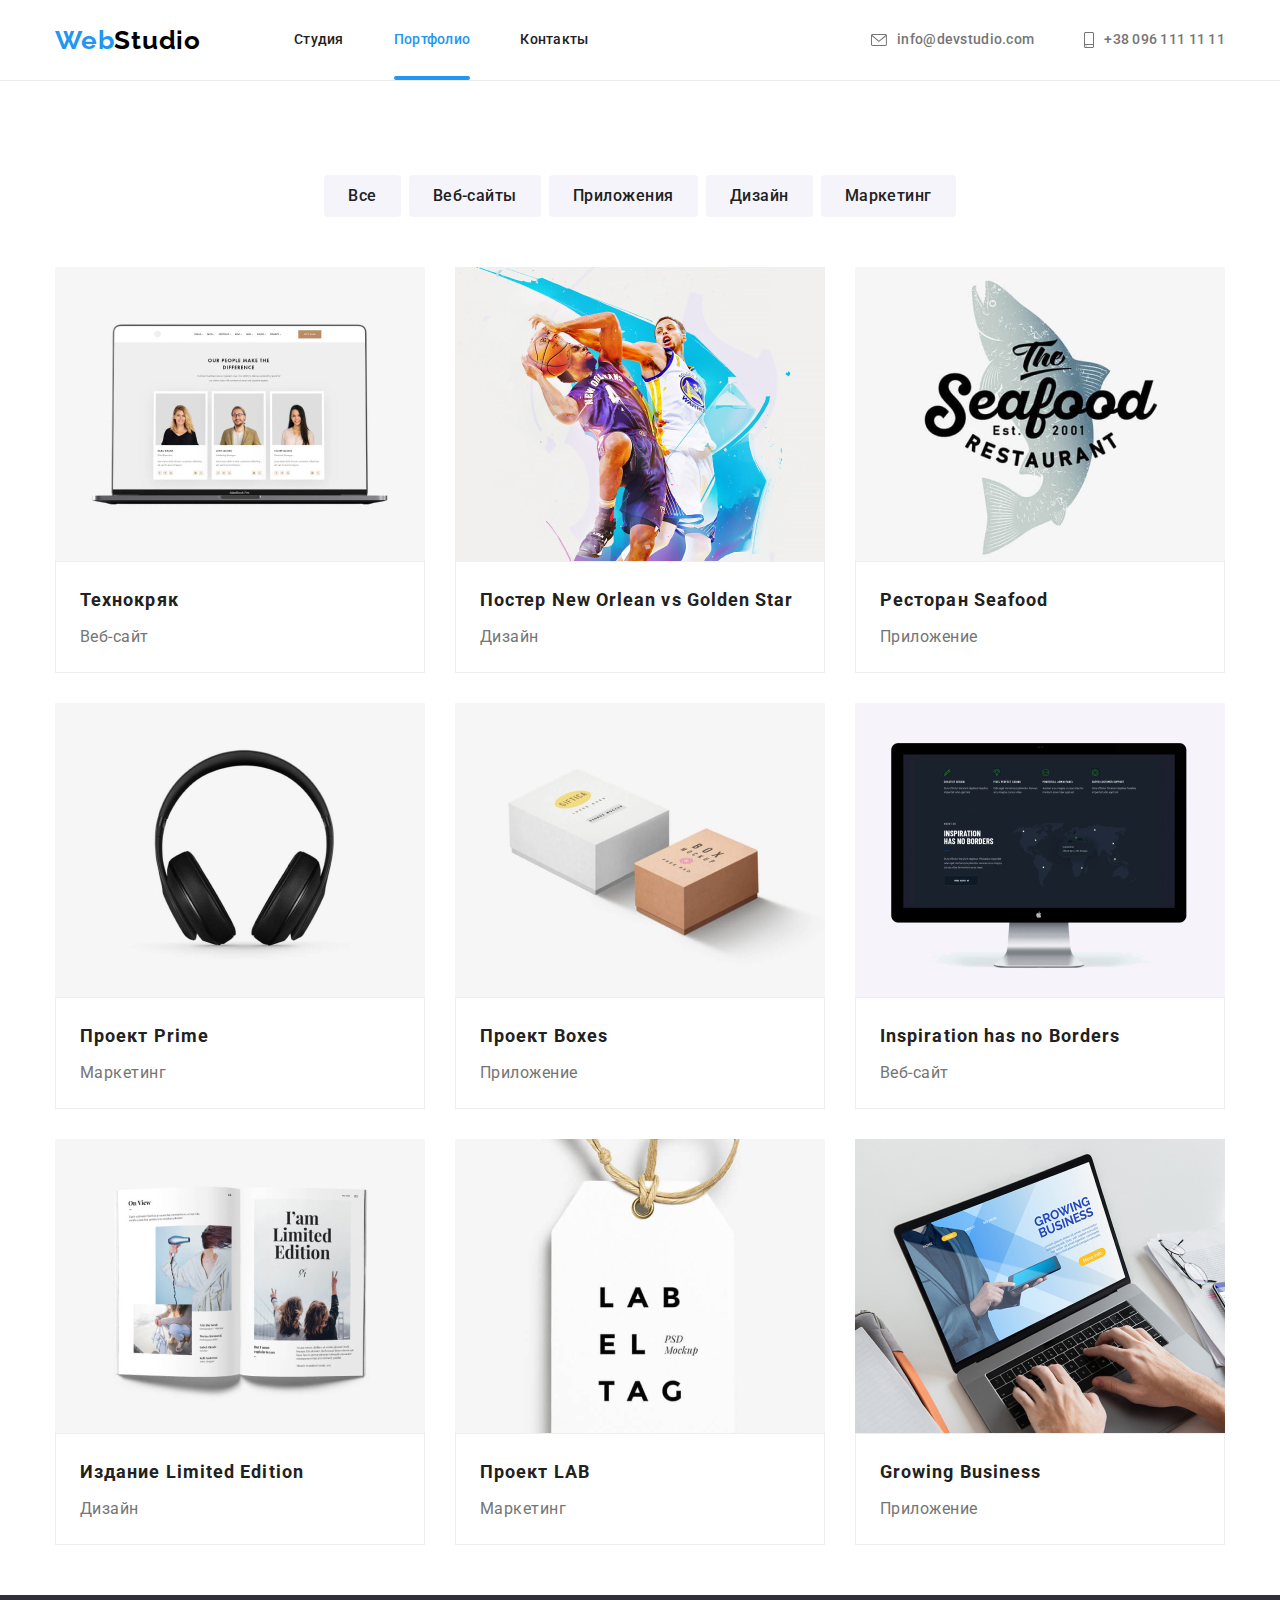
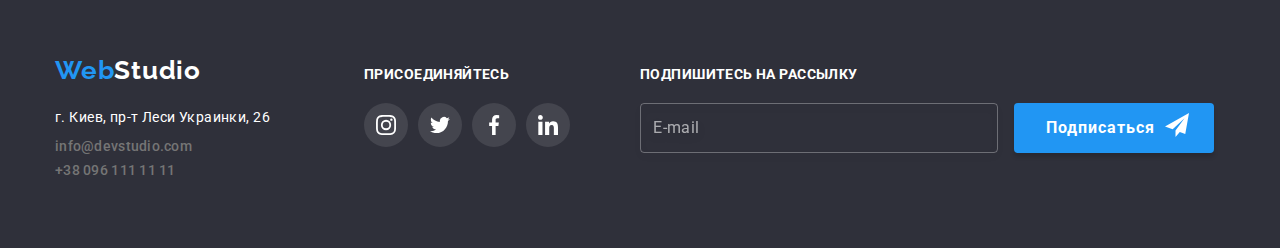
==== index2.html @ e30029d6 "initial-commit" ====
<!DOCTYPE html>
<html lang="ru">
  <head>
    <meta charset="UTF-8" />
    <meta name="viewport" content="width=device-width, initial-scale=1.0" />
    <title>Document</title>
    <link
      href="https://fonts.googleapis.com/css2?family=Raleway:wght@700&family=Roboto:wght@400;500;700;900&display=fallback"
      rel="stylesheet"
    />
    <link
      rel="stylesheet"
      href="https://cdnjs.cloudflare.com/ajax/libs/modern-normalize/0.7.0/modern-normalize.min.css"
    />
    <link rel="stylesheet" href="./css/styles.css" />
  </head>
  <body>
    <!--_______________ Шапка_______________ -->
    <!-- <li><a class="link current" href="">Портфолио</a></li> -->
    <header class="page-header">
      <div class="container header">
        <nav class="header-nav">
          <a class="logo" href="./index.html"><span>Web</span>Studio</a>
          <ul class="header-list">
            <li><a class="link" href="./index.html">Студия</a></li>
            <li><a class="link current" href="./index2.html">Портфолио</a></li>
            <li><a class="link" href="">Контакты</a></li>
          </ul>
        </nav>
        <address class="header-address">
          <a class="contacts" href="mailto:info@devstudio.com">
            <svg width="16" height="12">
              <use href="./images/symbol-defs.svg#icon-envelope"></use>
            </svg>
            info@devstudio.com</a
          >
          <a class="contacts" href="call:+380961111111"
            ><svg width="10" height="16">
              <use href="./images/symbol-defs.svg#icon-smartphone"></use></svg
            >+38 096 111 11 11</a
          >
        </address>
      </div>
    </header>
    <main>
      <!-- Портфолио -->
      <section class="portfolio">
        <h1 class="visually-hidden">Портфолио</h1>
        <!--_______________________________ Кнопки________________________ -->
        <div class="container">
          <div class="gray-button-container">
            <ul class="button-list">
              <li><button class="gray-button" type="button">Все</button></li>
              <li>
                <button class="gray-button" type="button">Веб-сайты</button>
              </li>
              <li>
                <button class="gray-button" type="button">Приложения</button>
              </li>
              <li><button class="gray-button" type="button">Дизайн</button></li>
              <li>
                <button class="gray-button" type="button">Маркетинг</button>
              </li>
            </ul>
          </div>
          <!--____________________________ Примеры работ_____________________ -->
          <div>
            <ul class="portfolio-list">
              <li>
                <a class="portfolio-link" href="#">
                  <div class="portfolio-thumb">
                    <div class="portfolio-overlay">
                      <img
                        src="./images/example_1.jpg"
                        alt="Страница веб-сайта"
                      />
                      <p class="legend">
                        Технокряк это современная площадка распространения
                        коронавируса. Компании используют эту платформу для
                        цифрового шпионажа и атак на защищённые сервера
                        конкурентов.
                      </p>
                    </div>
                  </div>
                  <div class="portfolio-describtion">
                    <h2>Технокряк</h2>
                    <p class="portfolio-title">Веб-сайт</p>
                  </div>
                </a>
              </li>
              <li>
                <a class="portfolio-link" href="#">
                  <div class="portfolio-thumb">
                    <img src="./images/example_2.jpg" alt="Постер-обложка" />
                    <p class="legend">
                      Технокряк это современная площадка распространения
                      коронавируса. Компании используют эту платформу для
                      цифрового шпионажа и атак на защищённые сервера
                      конкурентов.
                    </p>
                  </div>

                  <div class="portfolio-describtion">
                    <h2>Постер New Orlean vs Golden Star</h2>
                    <p class="portfolio-title">Дизайн</p>
                  </div>
                </a>
              </li>
              <li>
                <a class="portfolio-link" href="">
                  <div class="portfolio-thumb">
                    <img src="./images/example_3.jpg" alt="Логотип ресторана" />
                    <p class="legend">
                      Технокряк это современная площадка распространения
                      коронавируса. Компании используют эту платформу для
                      цифрового шпионажа и атак на защищённые сервера
                      конкурентов.
                    </p>
                  </div>

                  <div class="portfolio-describtion">
                    <h2>Ресторан Seafood</h2>
                    <p class="portfolio-title">Приложение</p>
                  </div>
                </a>
              </li>
              <li>
                <a class="portfolio-link" href="#">
                  <div class="portfolio-thumb">
                    <img src="./images/example_4.jpg" alt="Наушники" />
                    <p class="legend">
                      Технокряк это современная площадка распространения
                      коронавируса. Компании используют эту платформу для
                      цифрового шпионажа и атак на защищённые сервера
                      конкурентов.
                    </p>
                  </div>
                  <div class="portfolio-describtion">
                    <h2>Проект Prime</h2>
                    <p class="portfolio-title">Маркетинг</p>
                  </div>
                </a>
              </li>
              <li>
                <a class="portfolio-link" href="">
                  <div class="portfolio-thumb">
                    <img src="./images/example_5.jpg" alt="Макет коробки" />
                    <p class="legend">
                      Технокряк это современная площадка распространения
                      коронавируса. Компании используют эту платформу для
                      цифрового шпионажа и атак на защищённые сервера
                      конкурентов.
                    </p>
                  </div>

                  <div class="portfolio-describtion">
                    <h2>Проект Boxes</h2>
                    <p class="portfolio-title">Приложение</p>
                  </div>
                </a>
              </li>
              <li>
                <a class="portfolio-link" href="">
                  <div class="portfolio-thumb">
                    <img
                      src="./images/example_6.jpg"
                      alt="Дизайн веб-страницы"
                    />
                    <p class="legend">
                      Технокряк это современная площадка распространения
                      коронавируса. Компании используют эту платформу для
                      цифрового шпионажа и атак на защищённые сервера
                      конкурентов.
                    </p>
                  </div>

                  <div class="portfolio-describtion">
                    <h2>Inspiration has no Borders</h2>
                    <p class="portfolio-title">Веб-сайт</p>
                  </div>
                </a>
              </li>
              <li>
                <a class="portfolio-link" href="">
                  <div class="portfolio-thumb">
                    <img src="./images/example_7.jpg" alt="Дизайн книги" />
                    <p class="legend">
                      Технокряк это современная площадка распространения
                      коронавируса. Компании используют эту платформу для
                      цифрового шпионажа и атак на защищённые сервера
                      конкурентов.
                    </p>
                  </div>

                  <div class="portfolio-describtion">
                    <h2>Издание Limited Edition</h2>
                    <p class="portfolio-title">Дизайн</p>
                  </div>
                </a>
              </li>
              <li>
                <a class="portfolio-link" href="">
                  <div class="portfolio-thumb">
                    <img src="./images/example_8.jpg" alt="Бирка" />
                    <p class="legend">
                      Технокряк это современная площадка распространения
                      коронавируса. Компании используют эту платформу для
                      цифрового шпионажа и атак на защищённые сервера
                      конкурентов.
                    </p>
                  </div>

                  <div class="portfolio-describtion">
                    <h2>Проект LAB</h2>
                    <p class="portfolio-title">Маркетинг</p>
                  </div>
                </a>
              </li>
              <li>
                <a class="portfolio-link" href="">
                  <div class="portfolio-thumb">
                    <img src="./images/example_9.jpg" alt="Веб-приложение" />
                    <p class="legend">
                      Технокряк это современная площадка распространения
                      коронавируса. Компании используют эту платформу для
                      цифрового шпионажа и атак на защищённые сервера
                      конкурентов.
                    </p>
                  </div>

                  <div class="portfolio-describtion">
                    <h2>Growing Business</h2>
                    <p class="portfolio-title">Приложение</p>
                  </div>
                </a>
              </li>
            </ul>
          </div>
        </div>
      </section>
    </main>
    <!-- ________________Футер_________________________ -->
    <footer class="footer">
      <div class="container">
        <div class="footer-column">
          <a class="logo" href="./index.html"><span>Web</span>Studio</a>
          <address>
            <p class="footer__text">г. Киев, пр-т Леси Украинки, 26</p>
            <a class="contacts" href="mailto:info@devstudio.com"
              >info@devstudio.com</a
            >
            <a class="contacts" href="call:+380961111111">+38 096 111 11 11</a>
          </address>
        </div>
        <div class="footer-column">
          <p class="h3 footer__text">Присоединяйтесь</p>
          <ul class="social-network-list">
            <li>
              <a class="social-network-item" href="#">
                <svg class="social-network-logo">
                  <use href="./images/symbol-defs.svg#icon-instagram"></use>
                </svg>
              </a>
            </li>
            <li>
              <a class="social-network-item" href="#">
                <svg class="social-network-logo">
                  <use href="./images/symbol-defs.svg#icon-twitter"></use>
                </svg>
              </a>
            </li>
            <li>
              <a class="social-network-item" href="#">
                <svg class="social-network-logo">
                  <use href="./images/symbol-defs.svg#icon-facebook"></use>
                </svg>
              </a>
            </li>
            <li>
              <a class="social-network-item" href="#">
                <svg class="social-network-logo">
                  <use href="./images/symbol-defs.svg#icon-linkedin"></use>
                </svg>
              </a>
            </li>
          </ul>
        </div>
        <div class="footer-column">
          <form class="footer-form-field">
            <p class="h3 footer__text">
              <label for="email">
                <span>Подпишитесь на рассылку</span>
              </label>
            </p>
            <input
              type="email"
              name="email"
              id="email"
              pattern="[a-z0-9._%+-]+@[a-z0-9.-]+\.[a-z]{2,}$"
              placeholder="E-mail"
            />
            <button class="blue-button send" type="submit">
              Подписаться
              <svg width="24" height="24" class="send-icon">
                <use href="./images/symbol-defs.svg#icon-send"></use>
              </svg>
            </button>
          </form>
        </div>
      </div>
    </footer>
  </body>
</html>
---- css/styles.css ----
:root {
  --primary-text-color: #212121;
  --secondary-text-color: #757575;
  --accent-text-color: #2196f3;
}

/* ______________Общее форматирование_____________ */
body {
  font-family: Roboto, sans-serif;
  font-style: normal;
}
img {
  display: block;
  max-width: 100%;
  height: auto;
}

ul {
  list-style-type: none;
  margin: 0;
  padding: 0;
}

.visually-hidden:not(:focus):not(:active),
input[type="checkbox"].visually-hidden,
input[type="radio"].visually-hidden {
  position: absolute;

  width: 1px;
  height: 1px;
  margin: -1px;
  border: 0;
  padding: 0;

  white-space: nowrap;

  clip-path: inset(100%);
  clip: rect(0 0 0 0);
  overflow: hidden;
}

/* __________________ Логотип ___________________ */
.logo {
  font-family: Raleway, sans-serif;
  color: black;
  font-weight: bold;
  font-size: 26px;
  line-height: 1.19;
  letter-spacing: 0.03em;
  text-decoration: none;

  margin-right: 93px;
  display: block;
  /* padding-top: 24px;
  padding-bottom: 25px; */
}
.logo > span {
  color: var(--accent-text-color);
}

/* ________________ Навигация в шапке ____________*/
.header-list {
  display: flex;
}

.header-list > li:not(last-child) {
  margin-right: 50px;
}
.header-address {
  display: flex;
  margin-left: auto;
}
.header-address .contacts {
  padding-top: 32px;
  padding-bottom: 32px;
  align-items: center;
}
.header-nav {
  display: flex;
  align-items: center;
}
.container.header {
  display: flex;
  text-align: center;
}
.page-header {
  border-bottom: 1px solid #ececec;
}
.link {
  display: block;
  padding-top: 32px;
  padding-bottom: 32px;
  position: relative;

  color: var(--primary-text-color);
  font-weight: 500;
  font-size: 14px;
  line-height: 1.14;
  letter-spacing: 0.02em;
  list-style-type: none;
  text-decoration: none;

  transition: color;
  transition-duration: 250ms;
  transition-timing-function: cubic-bezier(0.4, 0, 0.2, 1);
}

.link::after {
  content: "";
  display: block;
  position: absolute;
  bottom: 0;
  width: 100%;
  height: 4px;
  background-color: var(--accent-text-color);
  border-radius: 4px;
  opacity: 0;
}

.link:hover,
.link:focus {
  color: var(--accent-text-color);
}

.contacts {
  color: var(--secondary-text-color);
  font-weight: 500;
  font-style: normal;
  font-size: 14px;
  line-height: 1.14;
  letter-spacing: 0.02em;
  text-decoration: none;
  display: flex;
  margin-right: 50px;
  transition: color;
  transition-duration: 250ms;
  transition-timing-function: cubic-bezier(0.4, 0, 0.2, 1);
}
.contacts svg {
  margin-right: 10px;
  fill: currentColor;
}
.contacts:last-child {
  margin-right: 0;
}
.contacts:hover,
.contacts:focus {
  color: var(--accent-text-color);
}

.contacts svg:hover,
.contacts svg:focus {
  fill: var(--accent-text-color);
}
.container {
  width: 1200px;
  padding-right: 15px;
  padding-left: 15px;
  margin-left: auto;
  margin-right: auto;
}

/* ___________________ Главная секция________________ */
.hero-container {
  height: 600px;
  max-width: 1600px;
  margin-right: auto;
  margin-left: auto;
  background-repeat: no-repeat;
  background-position: center;
  background-size: cover;

  background-image: linear-gradient(
      rgba(47, 48, 58, 0.4),
      rgba(47, 48, 58, 0.4)
    ),
    url(../images/Hero_Img.jpg);

  background-color: #c4c4c4;
  text-align: center;
  padding-top: 200px;
}
.hero-title {
  margin-top: 0;
  margin-bottom: 30px;
  font-weight: 900;
  font-size: 44px;
  line-height: 1.36;
  letter-spacing: 0.06em;
  text-transform: uppercase;
  color: #ffffff;
}
.blue-button {
  display: inline-block;

  padding: 10px 32px;
  min-width: 200px;
  min-height: 50px;
  box-shadow: 0px 4px 4px rgba(0, 0, 0, 0.15);
  border-radius: 4px;
  border: none;
  cursor: pointer;

  color: #ffffff;
  font-size: 16px;
  line-height: 1.87;
  letter-spacing: 0.06em;
  background-color: var(--accent-text-color);
  font-weight: bold;
  text-decoration: none;
  text-align: center;
}

/*________________ Наши преимущества________________*/

.our-benefits {
  padding-top: 94px;
  /* padding-bottom: 94px; */
}
.our-benefits-list {
  display: flex;
}

.our-benefits-item svg {
  margin: 25px 100px;
}
div.background {
  background-color: #f5f4fa;
}
.our-benefits-item {
  width: 270px;
}
.our-benefits-item:not(:last-child) {
  margin-right: 30px;
}

.our-benefits h3 {
  color: var(--primary-text-color);
  font-weight: bold;
  font-size: 14px;
  line-height: 1.14;
  letter-spacing: 0.03em;
  text-transform: uppercase;
  margin-top: 30px;
  margin-bottom: 10px;
}
.our-benefits p {
  color: var(--secondary-text-color);
  font-size: 14px;
  line-height: 1.7;
  letter-spacing: 0.03em;
  margin-top: 0;
  margin-bottom: 0;
}

/*  __________________Чем мы занимаемся ____________ */

.what-we-do-list {
  display: flex;
}
.what-we-do-list li:not(:last-child) {
  margin-right: 30px;
}
.section-title {
  color: var(--primary-text-color);
  font-weight: bold;
  font-size: 36px;
  line-height: 1.16;
  text-align: center;
  letter-spacing: 0.03em;
  margin-top: 0;
  margin-bottom: 50px;
}
.thumb {
  position: relative;
}
.thumb .h3 {
  position: absolute;
  padding-top: 22px;
  padding-bottom: 22px;
  bottom: 0;
  right: 0;
  left: 0;
  text-transform: uppercase;
  text-align: center;
  font-weight: bold;
  color: #ffffff;

  background-color: rgba(47, 48, 58, 0.8);
}

/* ________________________Наша команда__________________ */
.basic-section {
  padding-top: 94px;
  padding-bottom: 94px;
}
.basic-section.team {
  background-color: #f5f4fa;
}
.our-team-list {
  display: flex;
}
.our-team-list > li:not(:last-child) {
  margin-right: 30px;
}
.our-team-list > li {
  box-shadow: 0px 1px 3px rgba(0, 0, 0, 0.12), 0px 1px 1px rgba(0, 0, 0, 0.14),
    0px 2px 1px rgba(0, 0, 0, 0.2);
  border-radius: 0px 0px 4px 4px;
  text-align: center;
  padding-bottom: 30px;
  background-color: #fff;
}

.basic-section h4 {
  color: var(--primary-text-color);
  font-weight: 500;
  font-size: 16px;
  line-height: 1.18;
  letter-spacing: 0.03em;
  margin-top: 30px;
  margin-bottom: 10px;
}
.basic-section p {
  color: var(--secondary-text-color);
  font-weight: normal;
  font-size: 16px;
  line-height: 1.18;
  letter-spacing: 0.03em;
  margin-top: 0;
  margin-bottom: 0;
}
/* Список соцсетей */
.social-network-list {
  display: flex;
  justify-content: center;
  margin-top: 16px;
}
.social-network-list > li:not(:last-child) {
  margin-right: 10px;
}

.social-network-item {
  display: flex;
  justify-content: center;
  align-items: center;
  width: 44px;
  height: 44px;
  border-radius: 50%;

  transition: all;
  transition-duration: 250ms;
  transition-timing-function: cubic-bezier(0.4, 0, 0.2, 1);
}
.social-network-logo {
  width: 20px;
  height: 20px;
  fill: #afb1b8;

  transition: fill;
  transition-duration: 250ms;
  transition-timing-function: cubic-bezier(0.4, 0, 0.2, 1);
}
.social-network-item:hover .social-network-logo,
.social-network-item:focus .social-network-logo {
  fill: #ffffff;
}
.social-network-item:hover,
.social-network-item:focus {
  background-color: var(--accent-text-color);
}

/* ____________________Постоянные клиенты____________________ */
.clients-list {
  display: flex;
}
.icon-logo {
  display: flex;
  width: 168px;
  height: 88px;
  border: 1px solid #afb1b8;
  border-radius: 4px;
  justify-content: center;
  align-items: center;

  transition: border;
  transition-duration: 250ms;
  transition-timing-function: cubic-bezier(0.4, 0, 0.2, 1);
}
.icon-logo svg {
  fill: #afb1b8;

  transition: fill;
  transition-duration: 250ms;
  transition-timing-function: cubic-bezier(0.4, 0, 0.2, 1);
}

/* __________________________________Анимаци при ховере  */

.icon-logo:hover svg,
.icon-logo:focus svg {
  fill: var(--accent-text-color);
}
.icon-logo:hover,
.icon-logo:focus {
  border: 1px solid #2196f3;
}

.clients-link {
  border-radius: 4px;
  justify-content: center;
  align-items: center;
}
.clients-link:not(:last-child) {
  margin-right: 30px;
}
/* _________________Футер________________________ */

.footer > .container {
  display: flex;
}
.footer-column:not(:last-child) {
  margin-right: 70px;
}

.footer {
  /* margin-top: 94px; */
  padding-top: 60px;
  padding-bottom: 60px;
  background-color: #2f303a;
}
.footer .logo {
  color: #ffffff;
  margin-bottom: 20px;
}
.footer .footer__text {
  color: #ffffff;
  font-weight: normal;
  font-style: normal;
  font-size: 14px;
  line-height: 1.71;
  letter-spacing: 0.03em;
  background-color: #2f303a;
  margin-top: 9px;
  margin-bottom: 9px;
}
.footer .h3 {
  font-weight: bold;
  font-size: 14px;
  line-height: 1.14;
  letter-spacing: 0.03em;
  text-transform: uppercase;
  margin-top: 12px;
  margin-bottom: 20px;
}
.footer .contacts {
  margin-bottom: 9px;
}
.footer .social-network-logo {
  fill: #ffffff;
}

.footer .social-network-item {
  background-color: rgba(255, 255, 255, 0.1);

  transition: all;
  transition-duration: 250ms;
  transition-timing-function: cubic-bezier(0.4, 0, 0.2, 1);
}
.footer .social-network-item:hover,
.footer .social-network-item:focus {
  background-color: var(--accent-text-color);
}
.footer-form-field input {
  margin-right: 12px;
  padding: 12px;
  width: 358px;
  height: 50px;
  background-color: transparent;
  border: 1px solid rgba(255, 255, 255, 0.3);

  color: #f5f4fa;

  filter: drop-shadow(0px 4px 4px rgba(0, 0, 0, 0.15));
  border-radius: 4px;
}
.footer-form-field input::placeholder {
  font-size: 16px;
  line-height: 1.25;
  letter-spacing: 0.03em;
  color: rgba(255, 255, 255, 0.6);
  background-color: transparent;
}

.send-icon {
  fill: #fff;
  position: absolute;
  margin-left: 10px;
}
.blue-button.send {
  text-align: left;
}

/* __________________________________Модальное окно _____________________________ */

.backdrop {
  position: fixed;
  top: 0;
  right: 0;

  width: 100%;
  height: 100%;

  background-color: rgba(0, 0, 0, 0.2);

  transition: linear 500ms;
}

.backdrop.is-hidden {
  opacity: 0;
  pointer-events: none;
}

.is-hidden .modal {
  transform: translate(-50%, -50%) scale(1.2);
  opacity: 0;
}
.modal {
  position: absolute;
  top: 50%;
  left: 50%;
  transform: translate(-50%, -50%) scale(1);
  padding: 40px;

  transition: all 250ms;
  min-width: 528px;
  min-height: 581px;
  background-color: #ffffff;
}
.modal-text {
  display: block;
  text-align: center;
  font-weight: bold;
  font-size: 20px;
  line-height: 1.15;
  letter-spacing: 0.03em;
}

.modal-form {
  display: flex;
  flex-direction: column;

  margin-top: 12px;
  margin-left: auto;
  margin-right: auto;
}
.form-field {
  position: relative;
  margin-top: 10px;
  margin-bottom: 4px;
  display: flex;
  flex-direction: column;
}

.form-field-icon {
  position: absolute;
  top: 52%;
  left: 12px;
  transition: fill 250ms cubic-bezier(0.4, 0, 0.2, 1);
}

.form-label {
  margin-bottom: 4px;

  font-size: 12px;
  line-height: 1.16;
  letter-spacing: 0.01em;
  font-weight: 400;
  color: #757575;
}
.form-field textarea {
  margin-bottom: 20px;
  padding: 16px;
  width: 448px;
  height: 120px;
  resize: none;
  border: 1px solid rgba(33, 33, 33, 0.2);
  border-radius: 4px;
  transition: border 250ms cubic-bezier(0.4, 0, 0.2, 1);
}

.form-field textarea:focus {
  border-color: #2196f3;
  outline: none;
}
textarea::placeholder {
  font-size: 12px;
  line-height: 1.16;
  letter-spacing: 0.03em;
  color: rgba(117, 117, 117, 0.5);
}
.form-label.policy {
  margin-bottom: 0;
  font-size: 14px;
  line-height: 1.71;
  letter-spacing: 0.03em;
}
.policy a {
  color: var(--accent-text-color);
}
.form-input {
  padding-top: 11px;
  padding-bottom: 11px;
  padding-left: 42px;
  padding-right: 12px;
  border: 1px solid rgba(33, 33, 33, 0.2);
  border-radius: 4px;
  transition: border 250ms cubic-bezier(0.4, 0, 0.2, 1);
}

.form-input:focus {
  border-color: #2196f3;
  outline: none;
}
.form-input:focus + .form-field-icon {
  fill: #2196f3;
}

.checkbox {
  margin-bottom: 30px;
}

input[type="checkbox"] {
  -webkit-appearance: none;
  -moz-appearance: none;
  appearance: none;
  position: absolute;
  outline: none;
}
.form-label.policy {
  display: inline-block;
}
.form-label.policy::before {
  content: "";
  display: inline-block;
  width: 16px;
  height: 15px;
  margin-bottom: -2px;
  margin-left: 8px;
  margin-right: 8px;
  background-image: url(../checkbox.svg);
  background-repeat: no-repeat;
  background-size: contain;
}
input[type="checkbox"]:checked + .form-label.policy::before {
  background-image: url(../check.svg);
  background-color: #2196f3;
  border-radius: 3px;
}

.blue-button.submit {
  display: block;
  margin-right: auto;
  margin-left: auto;
}

.close-button {
  position: absolute;

  top: 11px;
  right: 8px;

  border-radius: 50%;
  border: 1px solid rgba(0, 0, 0, 0.1);
  width: 30px;
  height: 30px;

  margin: 0;
  padding: 0;
  background-color: #fff;
}
.close {
  margin-top: 3px;
  transition: fill 250ms cubic-bezier(0.4, 0, 0.2, 1);
}
.close-button:hover .close {
  fill: var(--accent-text-color);
}

/* ____________СТРАНИЦА ПОРТФОЛИО__________________
/* ____________Эффект текущей страницы_____________ */
.link.current {
  color: var(--accent-text-color);
}
.link.current::after {
  opacity: 1;
}

/*  ______________Кнопки_______________________ */
.button-list {
  display: flex;
  justify-content: center;
  margin-bottom: 50px;
}
.button-list li:not(:last-child) {
  margin-right: 8px;
}
.portfolio .container {
  margin-top: 94px;
  margin-bottom: 50px;
}
.portfolio .gray-button {
  border-radius: 4px;
  border-color: transparent;
  padding: 6px 22px;

  font-weight: 500;
  font-size: 16px;
  line-height: 1.62;
  text-align: center;
  letter-spacing: 0.03em;
  color: var(--primary-text-color);
  background-color: #f5f4fa;

  transition: all;
  transition-duration: 250ms;
  transition-timing-function: cubic-bezier(0.4, 0, 0.2, 1);
}

.gray-button:hover,
.gray-button:focus {
  color: #ffffff;
  background-color: var(--accent-text-color);
}

/* __________________Примеры работ_________________ */
.portfolio-thumb {
  position: relative;
  overflow: hidden;
}
.portfolio-thumb::before {
  position: absolute;

  content: "";
  background-color: rgba(33, 150, 243, 0.9);
  width: 100%;
  height: 100%;
  transform: translateY(101%);

  transition: transform;
  transition-duration: 250ms;
  transition-timing-function: cubic-bezier(0.4, 0, 0.2, 1);
}
.legend {
  position: absolute;
  top: 100%;
  /* transform: translateY(101%); */

  padding: 63px 24px;
  margin-top: 0;
  margin-bottom: 0;

  font-size: 18px;
  line-height: 1.56;
  font-style: normal;
  font-weight: normal;
  letter-spacing: 0.03em;
  color: #ffffff;

  transition: transform;
  transition-duration: 250ms;
  transition-timing-function: cubic-bezier(0.4, 0, 0.2, 1);
}
.portfolio-link:hover .legend {
  transform: translateY(-100%);
  /* top: 0; */
}

.portfolio-link:hover .portfolio-thumb::before {
  transform: translateY(0);
}

.portfolio-list {
  display: flex;
  flex-wrap: wrap;
}
.portfolio-describtion {
  background: #ffffff;
  border: 1px solid #eeeeee;
  padding: 20px 24px;
}
.portfolio-list li {
  max-width: 370px;
  margin-right: 30px;
  margin-bottom: 30px;

  transition: all;
  transition-duration: 250ms;
  transition-timing-function: cubic-bezier(0.4, 0, 0.2, 1);
}
.portfolio-list li:nth-child(3n) {
  margin-right: 0;
}
.portfolio-list li:nth-last-child(-n + 3) {
  margin-bottom: 0;
}
.portfolio-list li:hover,
.portfolio-list li:focus {
  box-shadow: 0px 1px 1px rgba(0, 0, 0, 0.12), 0px 4px 4px rgba(0, 0, 0, 0.06),
    1px 4px 6px rgba(0, 0, 0, 0.16);
}

.portfolio-list a {
  text-decoration: none;
  display: inline-block;
}
.portfolio h2 {
  color: var(--primary-text-color);
  font-weight: bold;
  font-size: 18px;
  line-height: 2;
  letter-spacing: 0.06em;
  text-decoration: none;
  margin-top: 0;
  margin-bottom: 4px;
}
.portfolio-title {
  color: var(--secondary-text-color);
  font-weight: normal;
  font-size: 16px;
  line-height: 1.87;
  letter-spacing: 0.03em;
  margin-top: 0;
  margin-bottom: 0;
}
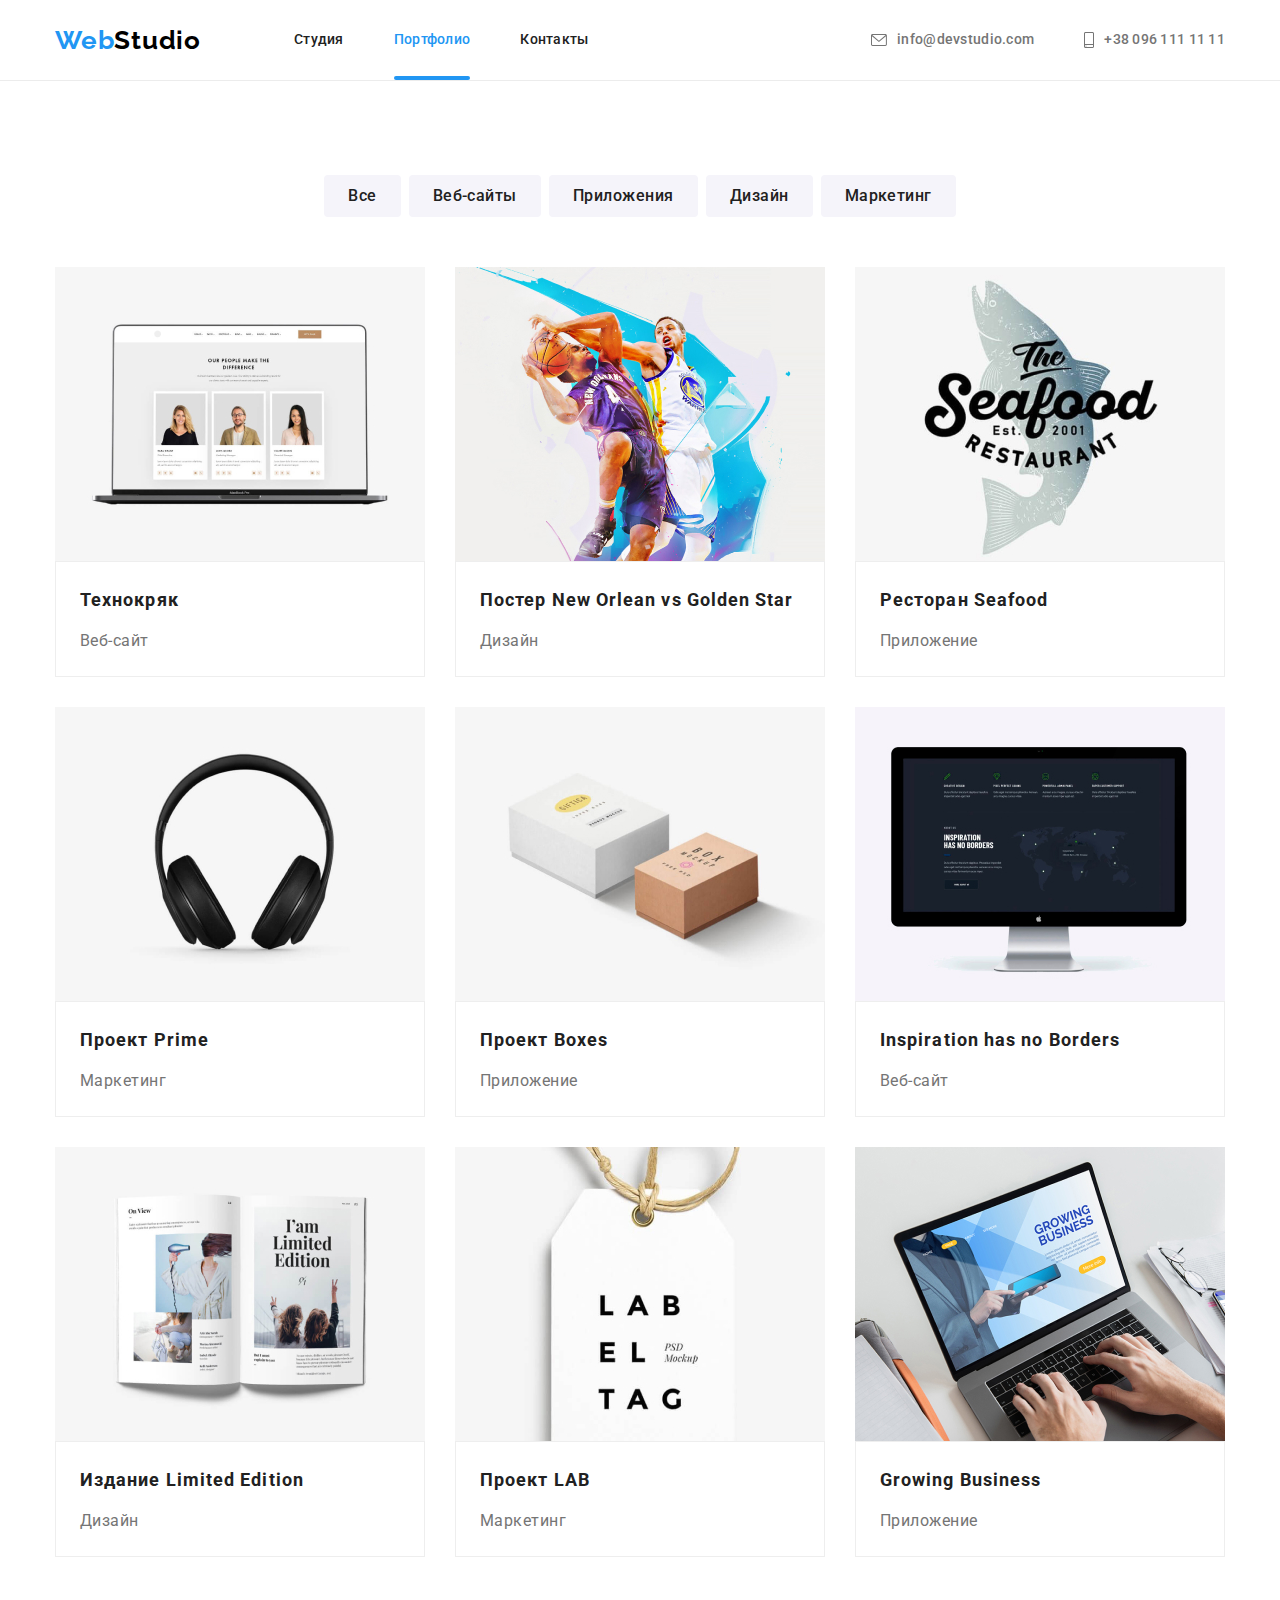
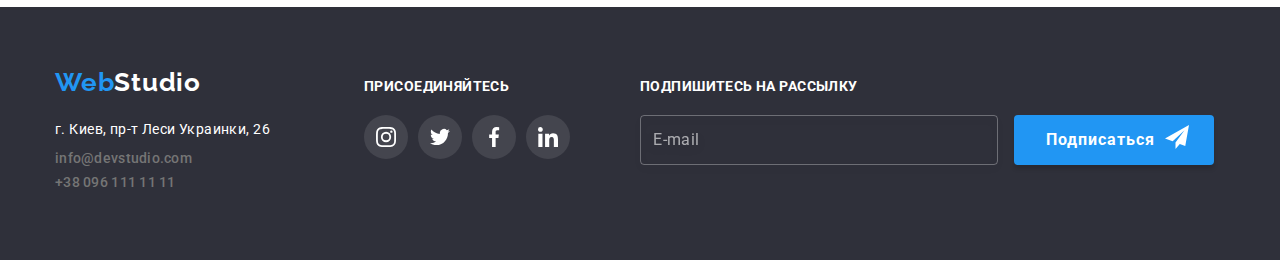
==== commit 83691988: "BEM-done-1.1" ====
--- a/index2.html
+++ b/index2.html
@@ -14,20 +14,26 @@
     />
     <link rel="stylesheet" href="./css/styles.css" />
   </head>
-  <body>
+  <body class="page">
     <!--_______________ Шапка_______________ -->
     <!-- <li><a class="link current" href="">Портфолио</a></li> -->
-    <header class="page-header">
+    <header class="page__header">
       <div class="container header">
-        <nav class="header-nav">
-          <a class="logo" href="./index.html"><span>Web</span>Studio</a>
-          <ul class="header-list">
-            <li><a class="link" href="./index.html">Студия</a></li>
-            <li><a class="link current" href="./index2.html">Портфолио</a></li>
-            <li><a class="link" href="">Контакты</a></li>
+        <nav class="header__nav">
+          <a class="logo" href="./index.html"
+            ><span class="logo--accent">Web</span>Studio</a
+          >
+          <ul class="header__nav__list">
+            <li><a class="nav__link" href="./index.html">Студия</a></li>
+            <li>
+              <a class="nav__link nav__link--current" href="./index2.html"
+                >Портфолио</a
+              >
+            </li>
+            <li><a class="nav__link" href="">Контакты</a></li>
           </ul>
         </nav>
-        <address class="header-address">
+        <address class="header__address">
           <a class="contacts" href="mailto:info@devstudio.com">
             <svg width="16" height="12">
               <use href="./images/symbol-defs.svg#icon-envelope"></use>
@@ -50,26 +56,30 @@
         <div class="container">
           <div class="gray-button-container">
             <ul class="button-list">
-              <li><button class="gray-button" type="button">Все</button></li>
-              <li>
-                <button class="gray-button" type="button">Веб-сайты</button>
-              </li>
-              <li>
-                <button class="gray-button" type="button">Приложения</button>
-              </li>
-              <li><button class="gray-button" type="button">Дизайн</button></li>
-              <li>
-                <button class="gray-button" type="button">Маркетинг</button>
+              <li>
+                <button class="button--grey" type="button">Все</button>
+              </li>
+              <li>
+                <button class="button--grey" type="button">Веб-сайты</button>
+              </li>
+              <li>
+                <button class="button--grey" type="button">Приложения</button>
+              </li>
+              <li>
+                <button class="button--grey" type="button">Дизайн</button>
+              </li>
+              <li>
+                <button class="button--grey" type="button">Маркетинг</button>
               </li>
             </ul>
           </div>
           <!--____________________________ Примеры работ_____________________ -->
           <div>
-            <ul class="portfolio-list">
-              <li>
-                <a class="portfolio-link" href="#">
-                  <div class="portfolio-thumb">
-                    <div class="portfolio-overlay">
+            <ul class="portfolio__list">
+              <li>
+                <a class="portfolio__link" href="#">
+                  <div class="portfolio__thumb">
+                    <div class="portfolio__overlay">
                       <img
                         src="./images/example_1.jpg"
                         alt="Страница веб-сайта"
@@ -82,15 +92,15 @@
                       </p>
                     </div>
                   </div>
-                  <div class="portfolio-describtion">
-                    <h2>Технокряк</h2>
-                    <p class="portfolio-title">Веб-сайт</p>
-                  </div>
-                </a>
-              </li>
-              <li>
-                <a class="portfolio-link" href="#">
-                  <div class="portfolio-thumb">
+                  <div class="portfolio__describtion">
+                    <h2 class="portfolio__title">Технокряк</h2>
+                    <p class="portfolio__subtitle">Веб-сайт</p>
+                  </div>
+                </a>
+              </li>
+              <li>
+                <a class="portfolio__link" href="#">
+                  <div class="portfolio__thumb">
                     <img src="./images/example_2.jpg" alt="Постер-обложка" />
                     <p class="legend">
                       Технокряк это современная площадка распространения
@@ -100,15 +110,17 @@
                     </p>
                   </div>
 
-                  <div class="portfolio-describtion">
-                    <h2>Постер New Orlean vs Golden Star</h2>
-                    <p class="portfolio-title">Дизайн</p>
-                  </div>
-                </a>
-              </li>
-              <li>
-                <a class="portfolio-link" href="">
-                  <div class="portfolio-thumb">
+                  <div class="portfolio__describtion">
+                    <h2 class="portfolio__title">
+                      Постер New Orlean vs Golden Star
+                    </h2>
+                    <p class="portfolio__subtitle">Дизайн</p>
+                  </div>
+                </a>
+              </li>
+              <li>
+                <a class="portfolio__link" href="">
+                  <div class="portfolio__thumb">
                     <img src="./images/example_3.jpg" alt="Логотип ресторана" />
                     <p class="legend">
                       Технокряк это современная площадка распространения
@@ -118,15 +130,15 @@
                     </p>
                   </div>
 
-                  <div class="portfolio-describtion">
-                    <h2>Ресторан Seafood</h2>
-                    <p class="portfolio-title">Приложение</p>
-                  </div>
-                </a>
-              </li>
-              <li>
-                <a class="portfolio-link" href="#">
-                  <div class="portfolio-thumb">
+                  <div class="portfolio__describtion">
+                    <h2 class="portfolio__title">Ресторан Seafood</h2>
+                    <p class="portfolio__subtitle">Приложение</p>
+                  </div>
+                </a>
+              </li>
+              <li>
+                <a class="portfolio__link" href="#">
+                  <div class="portfolio__thumb">
                     <img src="./images/example_4.jpg" alt="Наушники" />
                     <p class="legend">
                       Технокряк это современная площадка распространения
@@ -135,15 +147,15 @@
                       конкурентов.
                     </p>
                   </div>
-                  <div class="portfolio-describtion">
-                    <h2>Проект Prime</h2>
-                    <p class="portfolio-title">Маркетинг</p>
-                  </div>
-                </a>
-              </li>
-              <li>
-                <a class="portfolio-link" href="">
-                  <div class="portfolio-thumb">
+                  <div class="portfolio__describtion">
+                    <h2 class="portfolio__title">Проект Prime</h2>
+                    <p class="portfolio__subtitle">Маркетинг</p>
+                  </div>
+                </a>
+              </li>
+              <li>
+                <a class="portfolio__link" href="">
+                  <div class="portfolio__thumb">
                     <img src="./images/example_5.jpg" alt="Макет коробки" />
                     <p class="legend">
                       Технокряк это современная площадка распространения
@@ -153,15 +165,15 @@
                     </p>
                   </div>
 
-                  <div class="portfolio-describtion">
-                    <h2>Проект Boxes</h2>
-                    <p class="portfolio-title">Приложение</p>
-                  </div>
-                </a>
-              </li>
-              <li>
-                <a class="portfolio-link" href="">
-                  <div class="portfolio-thumb">
+                  <div class="portfolio__describtion">
+                    <h2 class="portfolio__title">Проект Boxes</h2>
+                    <p class="portfolio__subtitle">Приложение</p>
+                  </div>
+                </a>
+              </li>
+              <li>
+                <a class="portfolio__link" href="">
+                  <div class="portfolio__thumb">
                     <img
                       src="./images/example_6.jpg"
                       alt="Дизайн веб-страницы"
@@ -174,15 +186,15 @@
                     </p>
                   </div>
 
-                  <div class="portfolio-describtion">
-                    <h2>Inspiration has no Borders</h2>
-                    <p class="portfolio-title">Веб-сайт</p>
-                  </div>
-                </a>
-              </li>
-              <li>
-                <a class="portfolio-link" href="">
-                  <div class="portfolio-thumb">
+                  <div class="portfolio__describtion">
+                    <h2 class="portfolio__title">Inspiration has no Borders</h2>
+                    <p class="portfolio__subtitle">Веб-сайт</p>
+                  </div>
+                </a>
+              </li>
+              <li>
+                <a class="portfolio__link" href="">
+                  <div class="portfolio__thumb">
                     <img src="./images/example_7.jpg" alt="Дизайн книги" />
                     <p class="legend">
                       Технокряк это современная площадка распространения
@@ -192,15 +204,15 @@
                     </p>
                   </div>
 
-                  <div class="portfolio-describtion">
-                    <h2>Издание Limited Edition</h2>
-                    <p class="portfolio-title">Дизайн</p>
-                  </div>
-                </a>
-              </li>
-              <li>
-                <a class="portfolio-link" href="">
-                  <div class="portfolio-thumb">
+                  <div class="portfolio__describtion">
+                    <h2 class="portfolio__title">Издание Limited Edition</h2>
+                    <p class="portfolio__subtitle">Дизайн</p>
+                  </div>
+                </a>
+              </li>
+              <li>
+                <a class="portfolio__link" href="">
+                  <div class="portfolio__thumb">
                     <img src="./images/example_8.jpg" alt="Бирка" />
                     <p class="legend">
                       Технокряк это современная площадка распространения
@@ -210,15 +222,15 @@
                     </p>
                   </div>
 
-                  <div class="portfolio-describtion">
-                    <h2>Проект LAB</h2>
-                    <p class="portfolio-title">Маркетинг</p>
-                  </div>
-                </a>
-              </li>
-              <li>
-                <a class="portfolio-link" href="">
-                  <div class="portfolio-thumb">
+                  <div class="portfolio__describtion">
+                    <h2 class="portfolio__title">Проект LAB</h2>
+                    <p class="portfolio__subtitle">Маркетинг</p>
+                  </div>
+                </a>
+              </li>
+              <li>
+                <a class="portfolio__link" href="">
+                  <div class="portfolio__thumb">
                     <img src="./images/example_9.jpg" alt="Веб-приложение" />
                     <p class="legend">
                       Технокряк это современная площадка распространения
@@ -228,9 +240,9 @@
                     </p>
                   </div>
 
-                  <div class="portfolio-describtion">
-                    <h2>Growing Business</h2>
-                    <p class="portfolio-title">Приложение</p>
+                  <div class="portfolio__describtion">
+                    <h2 class="portfolio__title">Growing Business</h2>
+                    <p class="portfolio__subtitle">Приложение</p>
                   </div>
                 </a>
               </li>
@@ -241,53 +253,59 @@
     </main>
     <!-- ________________Футер_________________________ -->
     <footer class="footer">
-      <div class="container">
-        <div class="footer-column">
-          <a class="logo" href="./index.html"><span>Web</span>Studio</a>
+      <div class="container container--footer">
+        <div class="footer__column">
+          <a class="logo" href="./index.html"
+            ><span class="logo--accent">Web</span>Studio</a
+          >
           <address>
             <p class="footer__text">г. Киев, пр-т Леси Украинки, 26</p>
-            <a class="contacts" href="mailto:info@devstudio.com"
+            <a
+              class="contacts contacts--footer"
+              href="mailto:info@devstudio.com"
               >info@devstudio.com</a
             >
-            <a class="contacts" href="call:+380961111111">+38 096 111 11 11</a>
+            <a class="contacts contacts--footer" href="call:+380961111111"
+              >+38 096 111 11 11</a
+            >
           </address>
         </div>
-        <div class="footer-column">
-          <p class="h3 footer__text">Присоединяйтесь</p>
+        <div class="footer__column">
+          <p class="footer__title">Присоединяйтесь</p>
           <ul class="social-network-list">
             <li>
               <a class="social-network-item" href="#">
-                <svg class="social-network-logo">
+                <svg class="social-network-logo social-network-logo--footer">
                   <use href="./images/symbol-defs.svg#icon-instagram"></use>
                 </svg>
               </a>
             </li>
             <li>
               <a class="social-network-item" href="#">
-                <svg class="social-network-logo">
+                <svg class="social-network-logo social-network-logo--footer">
                   <use href="./images/symbol-defs.svg#icon-twitter"></use>
                 </svg>
               </a>
             </li>
             <li>
               <a class="social-network-item" href="#">
-                <svg class="social-network-logo">
+                <svg class="social-network-logo social-network-logo--footer">
                   <use href="./images/symbol-defs.svg#icon-facebook"></use>
                 </svg>
               </a>
             </li>
             <li>
               <a class="social-network-item" href="#">
-                <svg class="social-network-logo">
+                <svg class="social-network-logo social-network-logo--footer">
                   <use href="./images/symbol-defs.svg#icon-linkedin"></use>
                 </svg>
               </a>
             </li>
           </ul>
         </div>
-        <div class="footer-column">
+        <div class="footer__column">
           <form class="footer-form-field">
-            <p class="h3 footer__text">
+            <p class="footer__title">
               <label for="email">
                 <span>Подпишитесь на рассылку</span>
               </label>
@@ -299,7 +317,7 @@
               pattern="[a-z0-9._%+-]+@[a-z0-9.-]+\.[a-z]{2,}$"
               placeholder="E-mail"
             />
-            <button class="blue-button send" type="submit">
+            <button class="button button--send" type="submit">
               Подписаться
               <svg width="24" height="24" class="send-icon">
                 <use href="./images/symbol-defs.svg#icon-send"></use>
--- a/css/styles.css
+++ b/css/styles.css
@@ -51,31 +51,30 @@
 
   margin-right: 93px;
   display: block;
-  /* padding-top: 24px;
-  padding-bottom: 25px; */
-}
-.logo > span {
+}
+
+.logo--accent {
   color: var(--accent-text-color);
 }
 
 /* ________________ Навигация в шапке ____________*/
-.header-list {
-  display: flex;
-}
-
-.header-list > li:not(last-child) {
+.header__nav__list {
+  display: flex;
+}
+
+.header__nav__list > li:not(last-child) {
   margin-right: 50px;
 }
-.header-address {
+.header__address {
   display: flex;
   margin-left: auto;
 }
-.header-address .contacts {
+.header__address .contacts {
   padding-top: 32px;
   padding-bottom: 32px;
   align-items: center;
 }
-.header-nav {
+.header__nav {
   display: flex;
   align-items: center;
 }
@@ -83,10 +82,10 @@
   display: flex;
   text-align: center;
 }
-.page-header {
+.page__header {
   border-bottom: 1px solid #ececec;
 }
-.link {
+.nav__link {
   display: block;
   padding-top: 32px;
   padding-bottom: 32px;
@@ -105,7 +104,7 @@
   transition-timing-function: cubic-bezier(0.4, 0, 0.2, 1);
 }
 
-.link::after {
+.nav__link::after {
   content: "";
   display: block;
   position: absolute;
@@ -116,10 +115,17 @@
   border-radius: 4px;
   opacity: 0;
 }
-
-.link:hover,
-.link:focus {
+.nav__link--current {
   color: var(--accent-text-color);
+}
+
+.nav__link:hover,
+.nav__link:focus {
+  color: var(--accent-text-color);
+}
+
+.nav__link--current::after {
+  opacity: 1;
 }
 
 .contacts {
@@ -190,7 +196,7 @@
   text-transform: uppercase;
   color: #ffffff;
 }
-.blue-button {
+.button {
   display: inline-block;
 
   padding: 10px 32px;
@@ -213,28 +219,27 @@
 
 /*________________ Наши преимущества________________*/
 
-.our-benefits {
+.section {
   padding-top: 94px;
-  /* padding-bottom: 94px; */
-}
-.our-benefits-list {
-  display: flex;
-}
-
-.our-benefits-item svg {
+}
+.our-benefits__list {
+  display: flex;
+}
+
+.our-benefits__item svg {
   margin: 25px 100px;
 }
-div.background {
+.our-benefits__background {
   background-color: #f5f4fa;
 }
-.our-benefits-item {
+.our-benefits__item {
   width: 270px;
 }
-.our-benefits-item:not(:last-child) {
+.our-benefits__item:not(:last-child) {
   margin-right: 30px;
 }
 
-.our-benefits h3 {
+.our-benefits__title {
   color: var(--primary-text-color);
   font-weight: bold;
   font-size: 14px;
@@ -244,7 +249,7 @@
   margin-top: 30px;
   margin-bottom: 10px;
 }
-.our-benefits p {
+.our-benefits__description {
   color: var(--secondary-text-color);
   font-size: 14px;
   line-height: 1.7;
@@ -261,7 +266,7 @@
 .what-we-do-list li:not(:last-child) {
   margin-right: 30px;
 }
-.section-title {
+.section__title {
   color: var(--primary-text-color);
   font-weight: bold;
   font-size: 36px;
@@ -274,10 +279,12 @@
 .thumb {
   position: relative;
 }
-.thumb .h3 {
+.what-we-do__title {
   position: absolute;
   padding-top: 22px;
   padding-bottom: 22px;
+
+  margin-bottom: 0;
   bottom: 0;
   right: 0;
   left: 0;
@@ -290,11 +297,10 @@
 }
 
 /* ________________________Наша команда__________________ */
-.basic-section {
-  padding-top: 94px;
+.section--basic {
   padding-bottom: 94px;
 }
-.basic-section.team {
+.section--team {
   background-color: #f5f4fa;
 }
 .our-team-list {
@@ -312,7 +318,7 @@
   background-color: #fff;
 }
 
-.basic-section h4 {
+.our-team__title {
   color: var(--primary-text-color);
   font-weight: 500;
   font-size: 16px;
@@ -321,7 +327,7 @@
   margin-top: 30px;
   margin-bottom: 10px;
 }
-.basic-section p {
+.our-team__description {
   color: var(--secondary-text-color);
   font-weight: normal;
   font-size: 16px;
@@ -371,10 +377,10 @@
 }
 
 /* ____________________Постоянные клиенты____________________ */
-.clients-list {
-  display: flex;
-}
-.icon-logo {
+.clients {
+  display: flex;
+}
+.clients__logo {
   display: flex;
   width: 168px;
   height: 88px;
@@ -387,7 +393,7 @@
   transition-duration: 250ms;
   transition-timing-function: cubic-bezier(0.4, 0, 0.2, 1);
 }
-.icon-logo svg {
+.clients__logo svg {
   fill: #afb1b8;
 
   transition: fill;
@@ -397,34 +403,33 @@
 
 /* __________________________________Анимаци при ховере  */
 
-.icon-logo:hover svg,
-.icon-logo:focus svg {
+.clients__logo:hover svg,
+.clients__logo:focus svg {
   fill: var(--accent-text-color);
 }
-.icon-logo:hover,
-.icon-logo:focus {
+.clients__logo:hover,
+.clients__logo:focus {
   border: 1px solid #2196f3;
 }
 
-.clients-link {
+.clients__link {
   border-radius: 4px;
   justify-content: center;
   align-items: center;
 }
-.clients-link:not(:last-child) {
+.clients__link:not(:last-child) {
   margin-right: 30px;
 }
 /* _________________Футер________________________ */
 
-.footer > .container {
-  display: flex;
-}
-.footer-column:not(:last-child) {
+.container--footer {
+  display: flex;
+}
+.footer__column:not(:last-child) {
   margin-right: 70px;
 }
 
 .footer {
-  /* margin-top: 94px; */
   padding-top: 60px;
   padding-bottom: 60px;
   background-color: #2f303a;
@@ -433,7 +438,7 @@
   color: #ffffff;
   margin-bottom: 20px;
 }
-.footer .footer__text {
+.footer__text {
   color: #ffffff;
   font-weight: normal;
   font-style: normal;
@@ -444,7 +449,7 @@
   margin-top: 9px;
   margin-bottom: 9px;
 }
-.footer .h3 {
+.footer__title {
   font-weight: bold;
   font-size: 14px;
   line-height: 1.14;
@@ -452,11 +457,12 @@
   text-transform: uppercase;
   margin-top: 12px;
   margin-bottom: 20px;
-}
-.footer .contacts {
+  color: #ffffff;
+}
+.contacts--footer {
   margin-bottom: 9px;
 }
-.footer .social-network-logo {
+.social-network-logo--footer {
   fill: #ffffff;
 }
 
@@ -497,7 +503,7 @@
   position: absolute;
   margin-left: 10px;
 }
-.blue-button.send {
+.button--send {
   text-align: left;
 }
 
@@ -562,14 +568,14 @@
   flex-direction: column;
 }
 
-.form-field-icon {
+.form-field__icon {
   position: absolute;
   top: 52%;
   left: 12px;
   transition: fill 250ms cubic-bezier(0.4, 0, 0.2, 1);
 }
 
-.form-label {
+.form-field__label {
   margin-bottom: 4px;
 
   font-size: 12px;
@@ -599,7 +605,7 @@
   letter-spacing: 0.03em;
   color: rgba(117, 117, 117, 0.5);
 }
-.form-label.policy {
+.form-field__label.policy {
   margin-bottom: 0;
   font-size: 14px;
   line-height: 1.71;
@@ -608,7 +614,7 @@
 .policy a {
   color: var(--accent-text-color);
 }
-.form-input {
+.form-field__input {
   padding-top: 11px;
   padding-bottom: 11px;
   padding-left: 42px;
@@ -618,11 +624,11 @@
   transition: border 250ms cubic-bezier(0.4, 0, 0.2, 1);
 }
 
-.form-input:focus {
+.form-field__input:focus {
   border-color: #2196f3;
   outline: none;
 }
-.form-input:focus + .form-field-icon {
+.form-field__input:focus + .form-field__icon {
   fill: #2196f3;
 }
 
@@ -637,10 +643,10 @@
   position: absolute;
   outline: none;
 }
-.form-label.policy {
+.form-field__label.policy {
   display: inline-block;
 }
-.form-label.policy::before {
+.form-field__label.policy::before {
   content: "";
   display: inline-block;
   width: 16px;
@@ -652,13 +658,13 @@
   background-repeat: no-repeat;
   background-size: contain;
 }
-input[type="checkbox"]:checked + .form-label.policy::before {
+input[type="checkbox"]:checked + .form-field__label.policy::before {
   background-image: url(../check.svg);
   background-color: #2196f3;
   border-radius: 3px;
 }
 
-.blue-button.submit {
+.button--submit {
   display: block;
   margin-right: auto;
   margin-left: auto;
@@ -689,12 +695,6 @@
 
 /* ____________СТРАНИЦА ПОРТФОЛИО__________________
 /* ____________Эффект текущей страницы_____________ */
-.link.current {
-  color: var(--accent-text-color);
-}
-.link.current::after {
-  opacity: 1;
-}
 
 /*  ______________Кнопки_______________________ */
 .button-list {
@@ -709,7 +709,7 @@
   margin-top: 94px;
   margin-bottom: 50px;
 }
-.portfolio .gray-button {
+.button--grey {
   border-radius: 4px;
   border-color: transparent;
   padding: 6px 22px;
@@ -727,18 +727,18 @@
   transition-timing-function: cubic-bezier(0.4, 0, 0.2, 1);
 }
 
-.gray-button:hover,
-.gray-button:focus {
+.button--grey:hover,
+.button--grey:focus {
   color: #ffffff;
   background-color: var(--accent-text-color);
 }
 
 /* __________________Примеры работ_________________ */
-.portfolio-thumb {
+.portfolio__thumb {
   position: relative;
   overflow: hidden;
 }
-.portfolio-thumb::before {
+.portfolio__thumb::before {
   position: absolute;
 
   content: "";
@@ -754,7 +754,6 @@
 .legend {
   position: absolute;
   top: 100%;
-  /* transform: translateY(101%); */
 
   padding: 63px 24px;
   margin-top: 0;
@@ -771,25 +770,25 @@
   transition-duration: 250ms;
   transition-timing-function: cubic-bezier(0.4, 0, 0.2, 1);
 }
-.portfolio-link:hover .legend {
+.portfolio__link:hover .legend {
   transform: translateY(-100%);
   /* top: 0; */
 }
 
-.portfolio-link:hover .portfolio-thumb::before {
+.portfolio__link:hover .portfolio__thumb::before {
   transform: translateY(0);
 }
 
-.portfolio-list {
+.portfolio__list {
   display: flex;
   flex-wrap: wrap;
 }
-.portfolio-describtion {
+.portfolio__describtion {
   background: #ffffff;
   border: 1px solid #eeeeee;
   padding: 20px 24px;
 }
-.portfolio-list li {
+.portfolio__list li {
   max-width: 370px;
   margin-right: 30px;
   margin-bottom: 30px;
@@ -798,23 +797,23 @@
   transition-duration: 250ms;
   transition-timing-function: cubic-bezier(0.4, 0, 0.2, 1);
 }
-.portfolio-list li:nth-child(3n) {
+.portfolio__list li:nth-child(3n) {
   margin-right: 0;
 }
-.portfolio-list li:nth-last-child(-n + 3) {
+.portfolio__list li:nth-last-child(-n + 3) {
   margin-bottom: 0;
 }
-.portfolio-list li:hover,
-.portfolio-list li:focus {
+.portfolio__list li:hover,
+.portfolio__list li:focus {
   box-shadow: 0px 1px 1px rgba(0, 0, 0, 0.12), 0px 4px 4px rgba(0, 0, 0, 0.06),
     1px 4px 6px rgba(0, 0, 0, 0.16);
 }
 
-.portfolio-list a {
+.portfolio__link {
   text-decoration: none;
   display: inline-block;
 }
-.portfolio h2 {
+.portfolio__title {
   color: var(--primary-text-color);
   font-weight: bold;
   font-size: 18px;
@@ -822,9 +821,9 @@
   letter-spacing: 0.06em;
   text-decoration: none;
   margin-top: 0;
-  margin-bottom: 4px;
-}
-.portfolio-title {
+  margin-bottom: 8px;
+}
+.portfolio__subtitle {
   color: var(--secondary-text-color);
   font-weight: normal;
   font-size: 16px;
